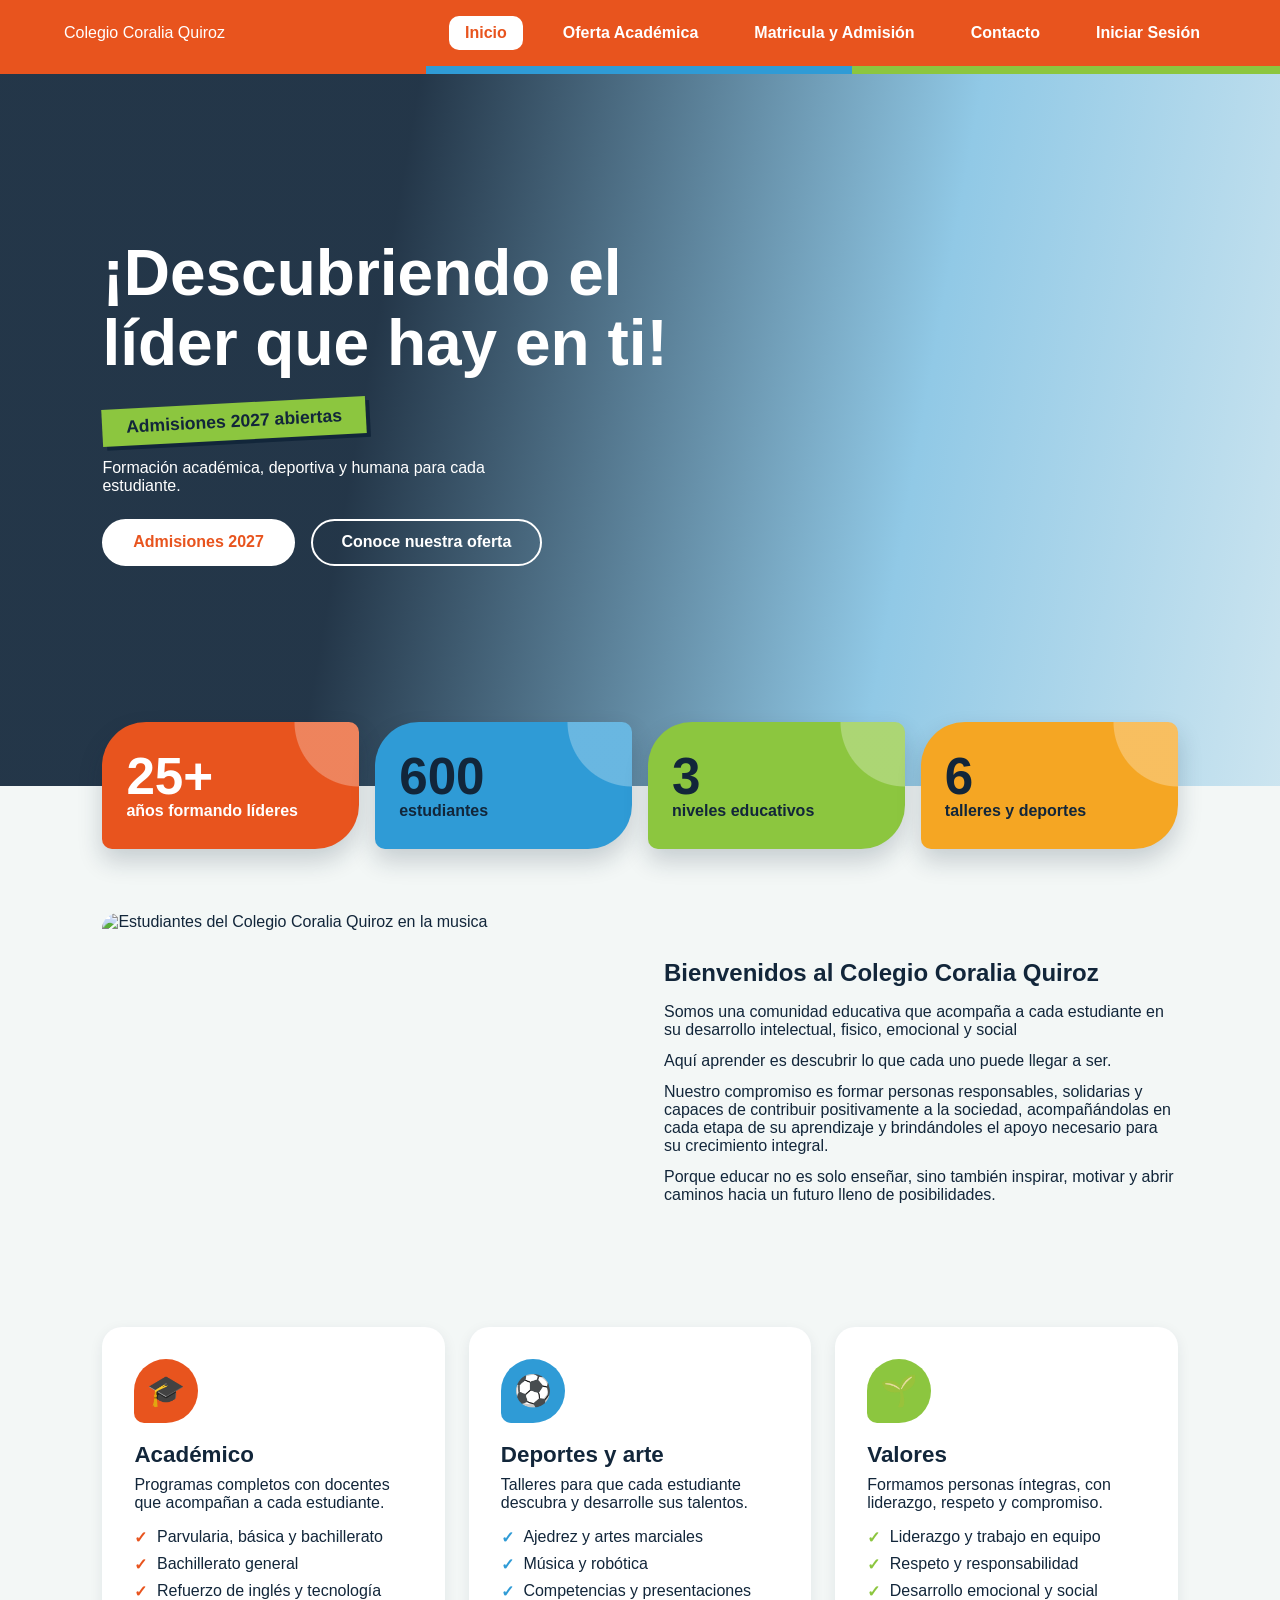
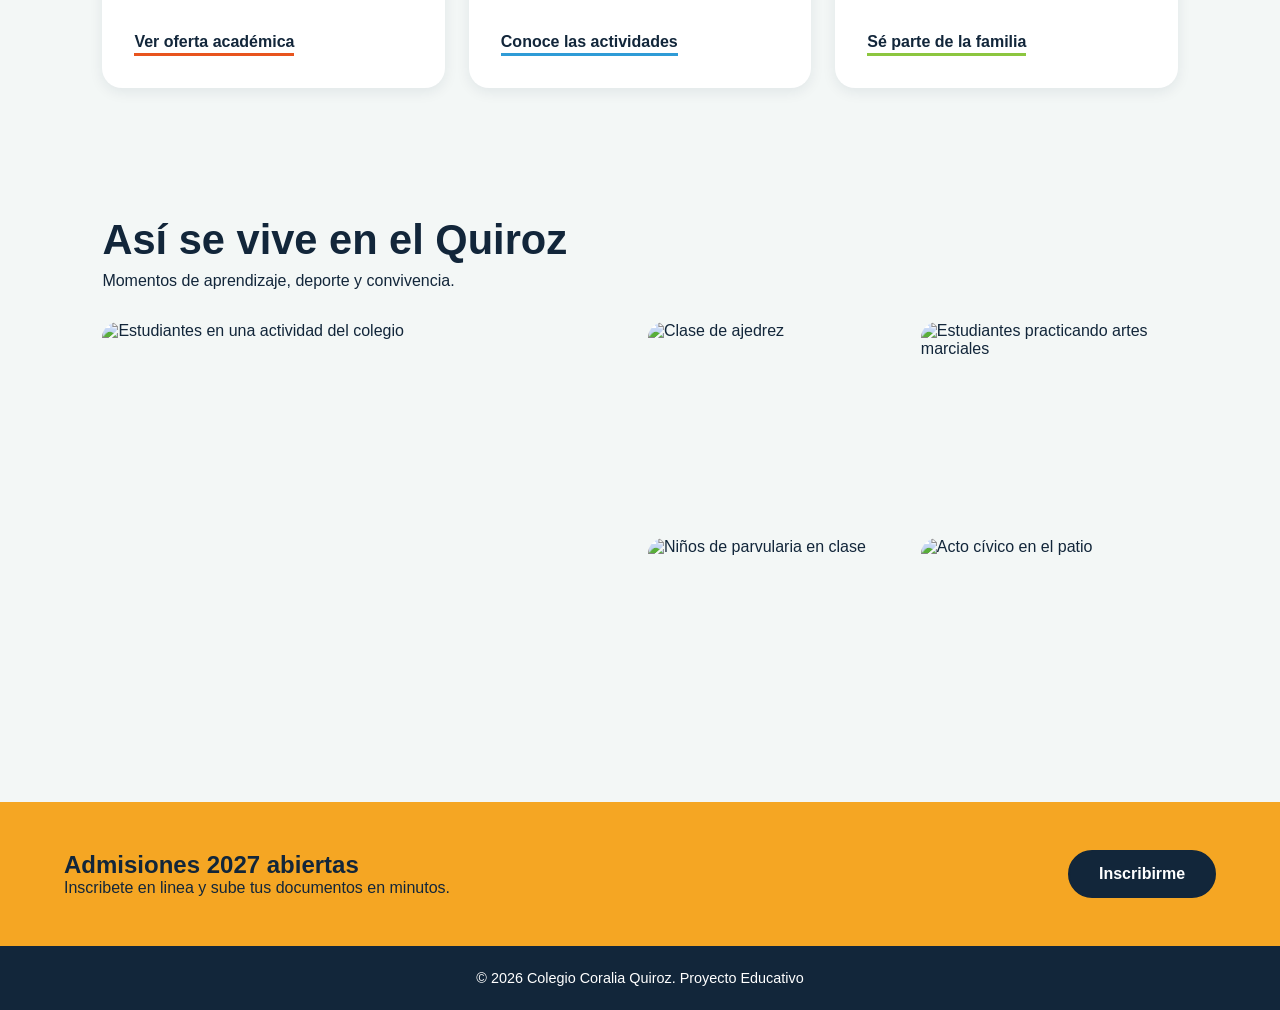
==== index.html @ 539f8a5e "Rename INDEX.HTML to index.html" ====
<!DOCTYPE html>
<html lang="es">
    <head>
        <meta charset="UTF-8">
        <meta name="viewport" content="width=device-width, initial-scale=1">
        <title> Colegio Coralia Quiroz | Inicio</title>
        <link rel="stylesheet" href="STYLE.CSS"> 
        <script src="js/sesion.js" defer></script>   
    </head>

    <body>
        <header>
            <a href="INDEX.HTML"> Colegio Coralia Quiroz</a>
              <input type="checkbox" id="menu-toggle" class="menu-toggle">
            <label for="menu-toggle" class="menu-boton" aria-label="Abrir menú">☰</label>
            <nav>
                <ul>
                    <li><a href="INDEX.HTML" class="activo">Inicio</a></li>
                    <li><a href="OFERTA.HTML">Oferta Académica</a></li>
                    <li><a href="MATRICULA.HTML">Matricula y Admisión</a></li>
                    <li><a href="CONTACTO.HTML">Contacto</a></li>
                    <li><a href="LOGIN.HTML" id="enlace-sesion" >Iniciar Sesión</a></li>
                </ul>
            </nav>
        </header>

        <main>
          <section class="hero">
            <article>
              <h1>¡Descubriendo el líder que hay en ti!</h1>
              <span class="cinta">Admisiones 2027 abiertas</span>
              <p>Formación académica, deportiva y humana para cada estudiante.</p>
              <div class="hero-botones">
                <a href="matricula.html" class="boton">Admisiones 2027</a>
                <a href="oferta.html" class="boton boton-borde">Conoce nuestra oferta</a>
              </div>
            </article>
          </section>

          <section class="datos">
            <article class="dato">
              <strong>25+</strong>
            <span>años formando líderes</span>
            </article>
            <article class="dato">
              <strong>600</strong>
              <span>estudiantes</span>
            </article>
            <article class="dato">
              <strong>3</strong>
              <span>niveles educativos</span>
            </article>
              <article class="dato">
              <strong>6</strong>
              <span>talleres y deportes</span>
            </article>
          </section>


          <section class="bienvenida">
            <figure>
              <img src="img/niños.jpg" alt="Estudiantes del Colegio Coralia Quiroz en la musica">
            </figure>
            <article>
              <h2>Bienvenidos al Colegio Coralia Quiroz</h2>
              <p>Somos una comunidad educativa que acompaña a cada estudiante en su desarrollo intelectual, fisico, emocional y social</p>
              <p>Aquí aprender es descubrir lo que cada uno puede llegar a ser.</p>
              <p>Nuestro compromiso es formar personas responsables, solidarias y capaces de contribuir positivamente a la sociedad, acompañándolas en cada etapa de su aprendizaje y brindándoles el apoyo necesario para su crecimiento integral.</p>
              <p>Porque educar no es solo enseñar, sino también inspirar, motivar y abrir caminos hacia un futuro lleno de posibilidades.</p>
            </article>
          </section>

          <section class="pilares">
            <article class="pilar">
              <span class="pilar-icono" aria-hidden="true">🎓</span>
              <h3>Académico</h3>
              <p>Programas completos con docentes que acompañan a cada estudiante.</p>
              <ul>
                <li>Parvularia, básica y bachillerato</li>
                <li>Bachillerato general </li>
                <li>Refuerzo de inglés y tecnología</li>
              </ul>
              <a href="oferta.html" class="pilar-enlace">Ver oferta académica</a>
            </article>

            <article class="pilar">
              <span class="pilar-icono" aria-hidden="true">⚽</span>
              <h3>Deportes y arte</h3>
              <p>Talleres para que cada estudiante descubra y desarrolle sus talentos.</p>
              <ul>
                <li>Ajedrez y artes marciales</li>
                <li>Música y robótica</li>
                <li>Competencias y presentaciones</li>
              </ul>
              <a href="oferta.html" class="pilar-enlace">Conoce las actividades</a>
            </article>

            <article class="pilar">
              <span class="pilar-icono" aria-hidden="true">🌱</span>
              <h3>Valores</h3>
              <p>Formamos personas íntegras, con liderazgo, respeto y compromiso.</p>
              <ul>
                <li>Liderazgo y trabajo en equipo</li>
                <li>Respeto y responsabilidad</li>
                <li>Desarrollo emocional y social</li>
              </ul>
              <a href="matricula.html" class="pilar-enlace">Sé parte de la familia</a>
            </article>
          </section>


          <section class="galeria">
            <h2>Así se vive en el Quiroz</h2>
            <p>Momentos de aprendizaje, deporte y convivencia.</p>

            <div class="galeria-grid">
              <figure class="foto-grande">
              <img src="img/aprendwe.jpeg" alt="Estudiantes en una actividad del colegio">
              <figcaption>Aprender haciendo</figcaption>
              </figure>
              <figure>
                <img src="img/ajedrez.jpeg" alt="Clase de ajedrez">
                <figcaption>Ajedrez</figcaption>
              </figure>
              <figure>
                <img src="img/marcial.jpeg" alt="Estudiantes practicando artes marciales">
                <figcaption>Artes marciales</figcaption>
              </figure>
              <figure>
                <img src="img/abraham.png" alt="Niños de parvularia en clase">
                <figcaption>Parvularia</figcaption>
              </figure>
              <figure>
                <img src="img/civico.jpeg" alt="Acto cívico en el patio">
                <figcaption>Acto cívico</figcaption>
              </figure>
            </div>
          </section>


          <section class="franja">
            <article>
              <h2>Admisiones 2027 abiertas</h2>
              <p>Inscribete en linea y sube tus documentos en minutos.</p>
            </article>
              <a href="MATRICULA.HTML" class="boton boton-oscuro">Inscribirme</a>
          </section>
        </main>

        <footer>
            <p> &copy; 2026 Colegio Coralia Quiroz. Proyecto Educativo</p>
        </footer>
      </body>
  </html>
---- STYLE.CSS ----
/* ===== 1. VARIABLES ===== */
:root {
  --color-primario: #e8541e;   /* naranja del menú */
  --color-azul: #2f9bd6;
  --color-verde: #8cc63f;
  --color-acento: #f5a623;     /* amarillo */
  --color-oscuro: #12263a;     /* azul noche (textos) */
  --color-claro: #f3f7f6;      /* fondo de la página */
  --color-blanco: #ffffff;
  --color-error: #c0392b;
}


/* ===== 2. BASE ===== */
* {
  box-sizing: border-box;
  margin: 0;
  padding: 0;
}

body {
  display: flex;
  flex-direction: column;
  min-height: 100vh;
  font-family: "Segoe UI", sans-serif;
  background: var(--color-claro);
  color: var(--color-oscuro);
}

/* main se estira y empuja el footer al fondo */
main {
  flex: 1;
  display: flex;
  flex-direction: column;
}

a {
  color: inherit;
  text-decoration: none;
}


/* ===== 3. HEADER Y MENÚ ===== */
header {
  position: sticky;
  top: 0;
  z-index: 100;
  display: flex;
  justify-content: space-between;
  align-items: center;
  padding: 1rem 5%;
  background: var(--color-primario);
  color: var(--color-blanco);
}

nav ul {
  display: flex;
  gap: 1.5rem;
  list-style: none;
}

nav a {
  display: block;
  padding: 0.5rem 1rem;
  border-radius: 10px;
  font-weight: 600;
  transition: background 0.25s ease, color 0.25s ease;
}

nav a:hover,
nav a.activo {
  background: var(--color-blanco);
  color: var(--color-primario);
}

/* Botón hamburguesa: oculto en pantallas grandes */
.menu-toggle,
.menu-boton {
  display: none;
}


/* ===== 4. COMPONENTES COMPARTIDOS ===== */

/* Botones */
.boton {
  display: inline-block;
  padding: 0.8rem 1.8rem;
  border: 2px solid var(--color-primario);
  border-radius: 999px;
  background: var(--color-primario);
  color: var(--color-blanco);
  font-weight: 700;
  transition: transform 0.25s ease, background 0.25s ease, color 0.25s ease;
}

.boton:hover {
  transform: translateY(-3px);
  background: transparent;
  color: var(--color-primario);
}

.boton:active {
  transform: translateY(0) scale(0.98);
}

.boton-oscuro {
  background: var(--color-oscuro);
  border-color: var(--color-oscuro);
}

.boton-oscuro:hover {
  color: var(--color-oscuro);
}

.boton-borde {
  background: transparent;
  border-color: var(--color-blanco);
  color: var(--color-blanco);
}

.boton-borde:hover {
  background: var(--color-blanco);
  color: var(--color-primario);
}

/* Banner de título de las páginas internas */
.encabezado-pagina {
  padding: 3rem 5%;
  text-align: center;
  background: linear-gradient(120deg, var(--color-oscuro) 60%, var(--color-primario));
  color: var(--color-blanco);
}

.encabezado-pagina h1 {
  margin-bottom: 0.5rem;
  font-size: clamp(2rem, 5vw, 3rem);
}

/* Franja de llamado a la acción */
.franja {
  display: flex;
  flex-wrap: wrap;
  justify-content: space-between;
  align-items: center;
  gap: 1.5rem;
  padding: 3rem 5%;
  background: var(--color-acento);
}

.franja h2 {
  font-size: 1.5rem;
}

/* Avisos y notas */
.aviso {
  margin-bottom: 1.5rem;
  padding: 0.8rem 1rem;
  background: #fff4e5;
  border-left: 5px solid var(--color-acento);
  border-radius: 8px;
  font-size: 0.95rem;
}

.aviso a {
  font-weight: 700;
  text-decoration: underline;
}

.nota-prueba {
  margin-bottom: 1.2rem;
  font-size: 0.85rem;
  color: #5a6b7b;
}

/* Footer */
footer {
  padding: 1.5rem 5%;
  text-align: center;
  background: var(--color-oscuro);
  color: var(--color-blanco);
  font-size: 0.9rem;
}


/* ===== 5. FORMULARIOS ===== */
.formulario {
  min-width: 0;
}

.campo {
  display: flex;
  flex-direction: column;
  gap: 0.3rem;
  margin-bottom: 1.2rem;
}

.campo label {
  font-size: 0.9rem;
  font-weight: 600;
}

.campo input,
.campo select,
.campo textarea {
  width: 100%;
  min-width: 0;
  padding: 0.75rem 1rem;
  border: 2px solid #cfd8d6;
  border-radius: 10px;
  background: var(--color-blanco);
  font: inherit;
  transition: border-color 0.25s ease, box-shadow 0.25s ease;
}

.campo textarea {
  resize: vertical;
}

/* Estado de foco */
.campo input:focus,
.campo select:focus,
.campo textarea:focus {
  outline: none;
  border-color: var(--color-primario);
  box-shadow: 0 0 0 4px rgba(232, 84, 30, 0.2);
}

.campo input:active,
.campo select:active,
.campo textarea:active {
  border-color: var(--color-primario);
}

/* Validación: marca error solo después de que el usuario interactuó */
.campo input:user-invalid,
.campo select:user-invalid,
.campo textarea:user-invalid {
  border-color: var(--color-error);
}

/* Campo para adjuntar archivos */
.campo input[type="file"] {
  padding: 0.7rem 1rem;
  border-style: dashed;
  background: var(--color-claro);
  cursor: pointer;
}

.campo input[type="file"]::file-selector-button {
  margin-right: 1rem;
  padding: 0.5rem 1.1rem;
  border: none;
  border-radius: 999px;
  background: var(--color-primario);
  color: var(--color-blanco);
  font: inherit;
  font-weight: 600;
  cursor: pointer;
  transition: background 0.25s ease;
}

.campo input[type="file"]::file-selector-button:hover {
  background: var(--color-oscuro);
}

/* Dos campos lado a lado */
.fila {
  display: grid;
  grid-template-columns: 1fr 1fr;
  gap: 1.2rem;
}

.fila > * {
  min-width: 0;
}

/* Casilla de aceptación */
.campo-check {
  display: flex;
  align-items: flex-start;
  gap: 0.7rem;
  margin-bottom: 1.5rem;
}

.campo-check input {
  width: 1.2rem;
  height: 1.2rem;
  margin-top: 0.2rem;
  accent-color: var(--color-primario);
}

.formulario .boton,
.tarjeta-login .boton {
  width: 100%;
  font: inherit;
  font-weight: 700;
  cursor: pointer;
}


/* ===== 6. PÁGINA: INICIO ===== */

/* Portada */
.hero {
  display: flex;
  align-items: center;
  min-height: 80vh;
  padding: 4rem 8% 7rem;
  background:
    linear-gradient(90deg, var(--color-primario) 33.3%, var(--color-azul) 33.3% 66.6%, var(--color-verde) 66.6%) top / 100% 8px no-repeat,
    linear-gradient(100deg, rgba(18, 38, 58, 0.92) 30%, rgba(47, 155, 214, 0.5) 70%, rgba(47, 155, 214, 0.2)),
    url("img/maestra.jpg") center / cover no-repeat;
  color: var(--color-blanco);
}

.hero article {
  max-width: 620px;
}

.hero h1 {
  margin-bottom: 1rem;
  font-size: clamp(2rem, 5vw, 4rem);
  line-height: 1.1;
}

.hero p {
  max-width: 45ch;
  margin-bottom: 1.5rem;
}

.hero-botones {
  display: flex;
  flex-wrap: wrap;
  gap: 1rem;
}

.cinta {
  display: inline-block;
  margin: 0.5rem 0 1.2rem;
  padding: 0.5rem 1.5rem;
  background: var(--color-verde);
  color: var(--color-oscuro);
  font-size: 1.1rem;
  font-weight: 700;
  transform: rotate(-3deg);
  box-shadow: 4px 4px 0 var(--color-oscuro);
}

/* Botones sobre la portada */
.hero .boton {
  background: var(--color-blanco);
  border-color: var(--color-blanco);
  color: var(--color-primario);
}

.hero .boton:hover {
  background: transparent;
  color: var(--color-blanco);
}

.hero .boton-borde {
  background: transparent;
  color: var(--color-blanco);
}

.hero .boton-borde:hover {
  background: var(--color-blanco);
  color: var(--color-primario);
}

/* Tarjetas de datos (se montan sobre la portada) */
.datos {
  display: grid;
  grid-template-columns: repeat(auto-fit, minmax(180px, 1fr));
  gap: 1rem;
  margin: -4rem 8% 0;
}

.dato {
  --fondo: var(--color-primario);
  --texto: var(--color-blanco);
  padding: 1.8rem 1.5rem;
  background:
    radial-gradient(circle at 100% 0, rgba(255, 255, 255, 0.28) 0 64px, transparent 65px),
    var(--fondo);
  border-radius: 44px 10px 44px 10px;
  box-shadow: 0 12px 24px rgba(18, 38, 58, 0.2);
  color: var(--texto);
  transition: transform 0.3s ease, border-radius 0.3s ease;
}

.dato:nth-child(2) { --fondo: var(--color-azul);   --texto: var(--color-oscuro); }
.dato:nth-child(3) { --fondo: var(--color-verde);  --texto: var(--color-oscuro); }
.dato:nth-child(4) { --fondo: var(--color-acento); --texto: var(--color-oscuro); }

.dato:hover {
  transform: translateY(-8px) rotate(-2deg);
  border-radius: 10px 44px 10px 44px;
}

.dato strong {
  display: block;
  font-size: 3.2rem;
  font-weight: 800;
  line-height: 1;
}

.dato span {
  font-weight: 600;
}

/* Bienvenida: foto + texto */
.bienvenida {
  display: grid;
  grid-template-columns: 1fr 1fr;
  align-items: center;
  gap: 3rem;
  padding: 4rem 8%;
}

.bienvenida figure {
  overflow: hidden;
  border-radius: 16px;
}

.bienvenida img {
  display: block;
  width: 100%;
  height: 350px;
  object-fit: cover;
  transition: transform 0.5s ease;
}

.bienvenida figure:hover img {
  transform: scale(1.06);
}

.bienvenida h2 {
  margin-bottom: 1rem;
}

.bienvenida p {
  margin-bottom: 0.8rem;
}

/* Pilares: Académico, Deportes y arte, Valores */
.pilares {
  display: grid;
  grid-template-columns: repeat(auto-fit, minmax(260px, 1fr));
  gap: 1.5rem;
  padding: 0 8% 4rem;
}

.pilar {
  --color: var(--color-primario);
  display: flex;
  flex-direction: column;
  padding: 2rem;
  background: var(--color-blanco);
  border-radius: 20px;
  box-shadow: 0 4px 14px rgba(18, 38, 58, 0.08);
  transition: transform 0.25s ease, box-shadow 0.25s ease;
}

.pilar:nth-child(2) { --color: var(--color-azul); }
.pilar:nth-child(3) { --color: var(--color-verde); }

.pilar:hover {
  transform: translateY(-8px);
  box-shadow: 0 16px 30px rgba(18, 38, 58, 0.16);
}

.pilar-icono {
  display: grid;
  place-items: center;
  width: 64px;
  height: 64px;
  margin-bottom: 1.2rem;
  border-radius: 50% 50% 50% 10px;
  background: var(--color);
  font-size: 1.9rem;
  transition: transform 0.3s ease;
}

.pilar:hover .pilar-icono {
  transform: rotate(-10deg) scale(1.1);
}

.pilar h3 {
  margin-bottom: 0.5rem;
  font-size: 1.4rem;
}

.pilar ul {
  margin: 1rem 0 1.5rem;
  list-style: none;
}

.pilar li {
  display: flex;
  gap: 0.6rem;
  margin-bottom: 0.5rem;
}

.pilar li::before {
  content: "✓";
  color: var(--color);
  font-weight: 800;
}

.pilar-enlace {
  align-self: flex-start;
  margin-top: auto;
  padding-bottom: 2px;
  border-bottom: 3px solid var(--color);
  font-weight: 700;
  transition: padding-bottom 0.25s ease;
}

.pilar-enlace:hover {
  padding-bottom: 6px;
}

/* Galería "Así se vive en el Quiroz" */
.galeria {
  padding: 4rem 8%;
}

.galeria h2 {
  margin-bottom: 0.5rem;
  font-size: clamp(1.8rem, 4vw, 2.6rem);
}

.galeria > p {
  margin-bottom: 2rem;
}

.galeria-grid {
  display: grid;
  grid-template-columns: repeat(4, 1fr);
  grid-auto-rows: 200px;
  gap: 1rem;
}

.galeria figure {
  display: grid;
  overflow: hidden;
  border-radius: 16px;
}

.galeria figure.foto-grande {
  grid-column: span 2;
  grid-row: span 2;
}

/* Foto y texto en la misma celda: el texto queda encima */
.galeria img,
.galeria figcaption {
  grid-area: 1 / 1;
}

.galeria img {
  width: 100%;
  height: 100%;
  object-fit: cover;
  transition: transform 0.5s ease;
}

.galeria figcaption {
  align-self: end;
  padding: 2rem 1rem 1rem;
  background: linear-gradient(transparent, rgba(18, 38, 58, 0.9));
  color: var(--color-blanco);
  font-weight: 600;
  transform: translateY(100%);
  transition: transform 0.35s ease;
}

.galeria figure:hover img {
  transform: scale(1.08);
}

.galeria figure:hover figcaption {
  transform: translateY(0);
}


/* ===== 7. PÁGINA: OFERTA ACADÉMICA ===== */
.encabezado-oferta {
  background:
    linear-gradient(rgba(18, 38, 58, 0.8), rgba(232, 84, 30, 0.55));
}

/* Niveles en zigzag */
.nivel-fila {
  --acento: var(--color-primario);
  --texto-acento: var(--color-blanco);
  display: grid;
  grid-template-columns: 1fr 1fr;
  align-items: center;
  gap: 4rem;
  padding: 4rem 8%;
}

.nivel-azul {
  --acento: var(--color-azul);
}

.nivel-verde {
  --acento: var(--color-verde);
  --texto-acento: var(--color-oscuro);
}

.invertida {
  background: var(--color-blanco);
}

.invertida figure {
  order: 2;
}

.nivel-fila figure {
  overflow: hidden;
  border-radius: 20px;
  box-shadow: 14px 14px 0 var(--acento);
}

.invertida figure {
  box-shadow: -14px 14px 0 var(--acento);
}

.nivel-fila img {
  display: block;
  width: 100%;
  height: 360px;
  object-fit: cover;
  transition: transform 0.5s ease;
}

.nivel-fila figure:hover img {
  transform: scale(1.06);
}

.etiqueta {
  display: inline-block;
  margin-bottom: 0.8rem;
  padding: 0.3rem 1rem;
  border-radius: 999px;
  background: var(--acento);
  color: var(--texto-acento);
  font-size: 0.85rem;
  font-weight: 700;
}

.nivel-fila h2 {
  margin-bottom: 0.8rem;
  font-size: clamp(1.8rem, 4vw, 2.6rem);
}

.nivel-fila p {
  max-width: 50ch;
  margin-bottom: 1.2rem;
}

.chips {
  display: flex;
  flex-wrap: wrap;
  gap: 0.6rem;
  margin-bottom: 1.8rem;
  list-style: none;
}

.chips li {
  padding: 0.4rem 1rem;
  border: 2px solid var(--acento);
  border-radius: 999px;
  font-weight: 600;
  transition: background 0.25s ease, color 0.25s ease;
}

.chips li:hover {
  background: var(--acento);
  color: var(--texto-acento);
}

/* Galería "Más allá del aula" */
.actividades {
  padding: 4rem 8%;
  background: var(--color-oscuro);
  color: var(--color-blanco);
}

.actividades h2 {
  margin-bottom: 0.6rem;
  font-size: clamp(1.8rem, 4vw, 2.6rem);
}

.actividades > p {
  max-width: 55ch;
  margin-bottom: 2.5rem;
}

.actividades-grid {
  display: grid;
  grid-template-columns: repeat(auto-fit, minmax(240px, 1fr));
  gap: 1.2rem;
}

.actividad {
  display: grid;
  min-height: 340px;
  overflow: hidden;
  border-radius: 16px;
}

.actividad img,
.actividad-texto {
  grid-area: 1 / 1;
}

.actividad img {
  width: 100%;
  height: 100%;
  object-fit: cover;
  transition: transform 0.5s ease;
}

.actividad-texto {
  align-self: end;
  padding: 3rem 1.3rem 1.3rem;
  background: linear-gradient(transparent, rgba(18, 38, 58, 0.95));
}

.actividad-texto p {
  max-height: 0;
  overflow: hidden;
  opacity: 0;
  transition: max-height 0.4s ease, opacity 0.4s ease, margin 0.4s ease;
}

.actividad:hover img {
  transform: scale(1.1);
}

.actividad:hover .actividad-texto p {
  max-height: 120px;
  margin-top: 0.6rem;
  opacity: 1;
}


/* ===== 8. PÁGINA: MATRÍCULA Y ADMISIÓN ===== */

/* Los 3 pasos */
.pasos {
  display: grid;
  grid-template-columns: repeat(auto-fit, minmax(220px, 1fr));
  gap: 1.2rem;
  padding: 3rem 8% 0;
  list-style: none;
  counter-reset: paso;
}

.pasos li {
  counter-increment: paso;
  padding: 1.5rem;
  background: var(--color-blanco);
  border-radius: 14px;
  box-shadow: 0 4px 12px rgba(18, 38, 58, 0.08);
  transition: transform 0.25s ease, box-shadow 0.25s ease;
}

.pasos li:hover {
  transform: translateY(-6px);
  box-shadow: 0 12px 24px rgba(18, 38, 58, 0.16);
}

.pasos li::before {
  content: counter(paso);
  display: grid;
  place-items: center;
  width: 2.4rem;
  height: 2.4rem;
  margin-bottom: 0.8rem;
  border-radius: 50%;
  background: var(--color-primario);
  color: var(--color-blanco);
  font-weight: 700;
}

.pasos li:nth-child(2)::before {
  background: var(--color-azul);
}

.pasos li:nth-child(3)::before {
  background: var(--color-verde);
  color: var(--color-oscuro);
}

.pasos h2 {
  margin-bottom: 0.3rem;
  font-size: 1.15rem;
}

/* Dos columnas: lateral + formulario */
.matricula-layout {
  display: grid;
  grid-template-columns: 1fr 1.7fr;
  align-items: start;
  gap: 2.5rem;
  padding: 3rem 8% 4rem;
}

.matricula-layout > * {
  min-width: 0;
}

.info-lateral {
  position: sticky;
  top: 110px;
  padding: 1.5rem;
  background: var(--color-blanco);
  border-radius: 16px;
  box-shadow: 0 4px 14px rgba(18, 38, 58, 0.08);
}

.info-lateral figure {
  margin-bottom: 1.2rem;
  overflow: hidden;
  border-radius: 12px;
}

.info-lateral img {
  display: block;
  width: 100%;
  height: 220px;
  object-fit: cover;
  transition: transform 0.5s ease;
}

.info-lateral figure:hover img {
  transform: scale(1.06);
}

.info-lateral h2 {
  margin-bottom: 0.8rem;
  font-size: 1.3rem;
}

.requisitos {
  margin-bottom: 1.5rem;
  list-style: none;
}

.requisitos li {
  display: flex;
  gap: 0.6rem;
  margin-bottom: 0.6rem;
}

.requisitos li::before {
  content: "✓";
  color: var(--color-primario);
  font-weight: 700;
}

.contacto-rapido {
  padding: 1rem 1.2rem;
  background: var(--color-claro);
  border-left: 5px solid var(--color-verde);
  border-radius: 10px;
}

.contacto-rapido h3 {
  margin-bottom: 0.3rem;
}

/* Tarjetas del formulario (fieldset) */
form.formulario fieldset {
  --linea: var(--color-primario);
  min-width: 0;
  margin-bottom: 1.8rem;
  padding: 0 2rem 1rem;
  background: var(--color-blanco);
  border: none;
  border-top: 6px solid var(--linea);
  border-radius: 14px;
  box-shadow: 0 4px 14px rgba(18, 38, 58, 0.08);
}

form.formulario fieldset:nth-of-type(2) {
  --linea: var(--color-azul);
}

form.formulario fieldset:nth-of-type(3) {
  --linea: var(--color-verde);
}

/* El legend flota para quedar DENTRO de la tarjeta, debajo de la franja */
form.formulario legend {
  float: left;
  width: 100%;
  padding: 1.5rem 0 1rem;
  font-size: 1.2rem;
  font-weight: 700;
}

form.formulario legend + * {
  clear: both;
}


/* ===== 9. PÁGINA: CONTACTO ===== */
.encabezado-contacto {
  background:
    linear-gradient(rgba(18, 38, 58, 0.82), rgba(47, 155, 214, 0.55));
}

.contacto-layout {
  display: grid;
  grid-template-columns: 1fr 1.4fr;
  align-items: start;
  gap: 2.5rem;
  padding: 3rem 8%;
}

.contacto-layout > * {
  min-width: 0;
}

.contacto-datos {
  padding: 2rem;
  background: var(--color-oscuro);
  border-radius: 16px;
  color: var(--color-blanco);
}

.contacto-datos h2,
.tarjeta-contacto h2 {
  margin-bottom: 1.2rem;
}

.lista-contacto {
  list-style: none;
}

.lista-contacto li {
  display: grid;
  gap: 0.2rem;
  margin-bottom: 1.2rem;
  padding-left: 1rem;
  border-left: 5px solid var(--color-primario);
  transition: padding-left 0.25s ease;
}

.lista-contacto li:nth-child(2) { border-left-color: var(--color-azul); }
.lista-contacto li:nth-child(3) { border-left-color: var(--color-verde); }
.lista-contacto li:nth-child(4) { border-left-color: var(--color-acento); }

.lista-contacto li:hover {
  padding-left: 1.5rem;
}

.lista-contacto span {
  overflow-wrap: anywhere;
}

.tarjeta-contacto {
  padding: 2rem;
  background: var(--color-blanco);
  border-radius: 16px;
  box-shadow: 0 4px 14px rgba(18, 38, 58, 0.08);
}

.mapa {
  padding: 0 8% 4rem;
}

.mapa iframe {
  display: block;
  width: 100%;
  height: 350px;
  border: 0;
  border-radius: 16px;
}


/* ===== 10. PÁGINA: LOGIN ===== */
.pagina-login {
  flex: 1;
  display: grid;
  place-items: center;
  padding: 3rem 5%;
  background:
    linear-gradient(rgba(18, 38, 58, 0.78), rgba(232, 84, 30, 0.55)),
    url("img/fondo.jpg") center / cover no-repeat;
}

.tarjeta-login {
  width: min(100%, 420px);
  padding: 2.5rem 2rem;
  background: var(--color-blanco);
  border-radius: 16px;
  box-shadow: 0 10px 30px rgba(18, 38, 58, 0.12);
}

.tarjeta-login h1 {
  margin-bottom: 0.3rem;
}

.tarjeta-login > p {
  margin-bottom: 1.5rem;
  color: #5a6b7b;
}

.tarjeta-login .enlace {
  display: block;
  margin-top: 1rem;
  text-align: center;
  font-size: 0.9rem;
}

.tarjeta-login .enlace:hover {
  color: var(--color-primario);
  text-decoration: underline;
}


/* ===== 11. RESPONSIVE (siempre al final) ===== */

/* Tablet y celular */
@media (max-width: 900px) {

  /* Menú hamburguesa */
  header {
    flex-wrap: wrap;
  }

  .menu-boton {
    display: block;
    font-size: 2rem;
    line-height: 1;
    cursor: pointer;
  }

  nav {
    display: none;
    width: 100%;
  }

  .menu-toggle:checked ~ nav {
    display: block;
  }

  nav ul {
    flex-direction: column;
    gap: 0.3rem;
    padding-top: 1rem;
  }

  nav a {
    text-align: center;
  }

  /* Inicio */
  .hero {
    min-height: 70vh;
    padding: 3rem 6% 6rem;
    text-align: center;
    justify-content: center;
    background:
      linear-gradient(90deg, var(--color-primario) 33.3%, var(--color-azul) 33.3% 66.6%, var(--color-verde) 66.6%) top / 100% 8px no-repeat,
      linear-gradient(rgba(18, 38, 58, 0.85), rgba(47, 155, 214, 0.6)),
      url("img/maestra.jpg") center / cover no-repeat;
  }

  .hero p {
    margin-inline: auto;
  }

  .hero-botones {
    justify-content: center;
  }

  .datos {
    margin: -4rem 6% 0;
  }

  .bienvenida {
    grid-template-columns: minmax(0, 1fr);
    padding: 3rem 6%;
  }

  .pilares {
    padding: 0 6% 3rem;
  }

  .galeria {
    padding: 3rem 6%;
  }

  .galeria-grid {
    grid-template-columns: repeat(2, 1fr);
    grid-auto-rows: 160px;
  }

  .galeria figure.foto-grande {
    grid-column: span 2;
    grid-row: span 1;
  }

  /* En celular no hay hover: el texto de las fotos se muestra siempre */
  .galeria figcaption {
    transform: translateY(0);
  }

  /* Oferta */
  .nivel-fila {
    grid-template-columns: minmax(0, 1fr);
    gap: 2.5rem;
    padding: 3rem 6%;
  }

  .invertida figure {
    order: 0;
  }

  .nivel-fila figure,
  .invertida figure {
    box-shadow: 8px 8px 0 var(--acento);
  }

  .nivel-fila img {
    height: 260px;
  }

  .actividades {
    padding: 3rem 6%;
  }

  .actividad-texto p {
    max-height: 120px;
    margin-top: 0.6rem;
    opacity: 1;
  }

  /* Matrícula */
  .pasos {
    padding: 2rem 5% 0;
  }

  .matricula-layout {
    grid-template-columns: minmax(0, 1fr);
    padding: 2rem 5% 3rem;
  }

  .info-lateral {
    position: static;
  }

  .fila {
    grid-template-columns: minmax(0, 1fr);
    gap: 0;
  }

  form.formulario fieldset {
    padding: 0 1.2rem 0.5rem;
  }

  /* Contacto */
  .contacto-layout {
    grid-template-columns: minmax(0, 1fr);
    padding: 2rem 5%;
  }

  .contacto-datos,
  .tarjeta-contacto {
    padding: 1.5rem;
  }

  .mapa {
    padding: 0 5% 3rem;
  }
}

/* Celular pequeño */
@media (max-width: 500px) {
  .franja {
    flex-direction: column;
    text-align: center;
  }
}
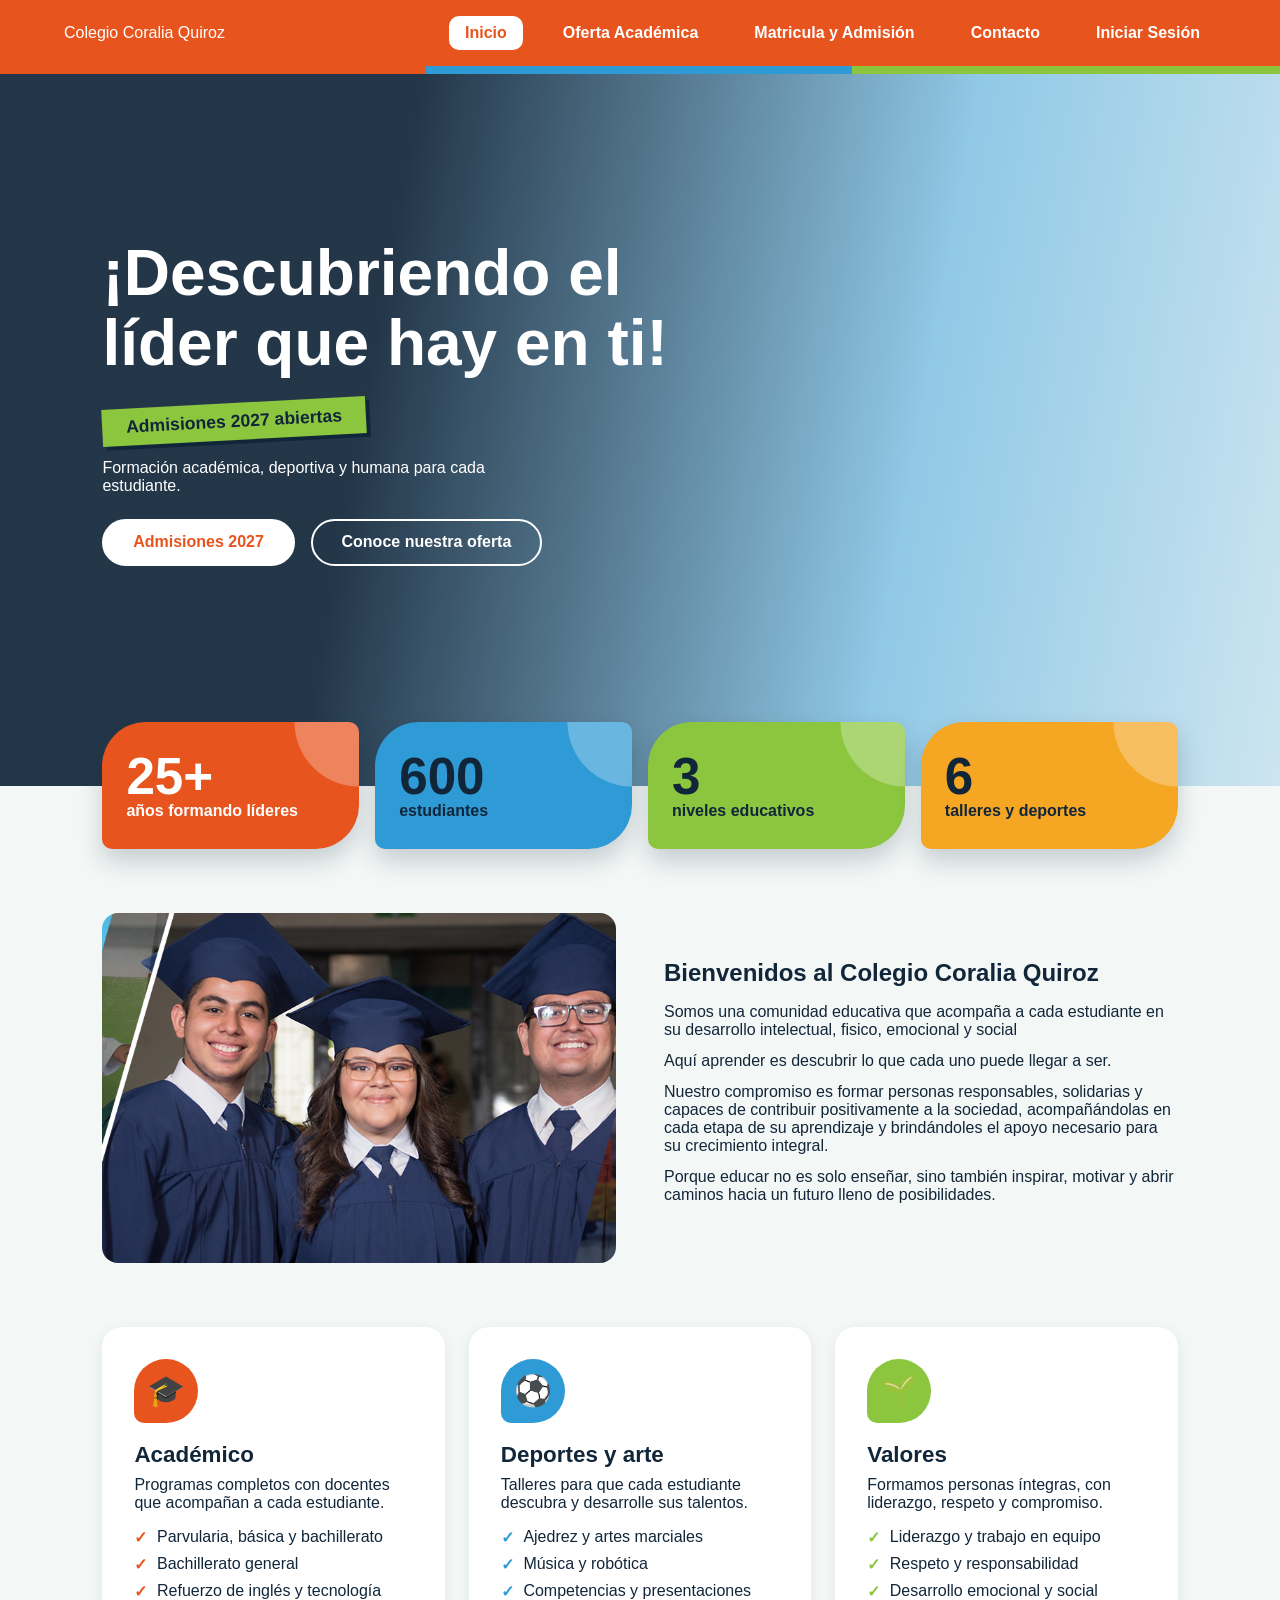
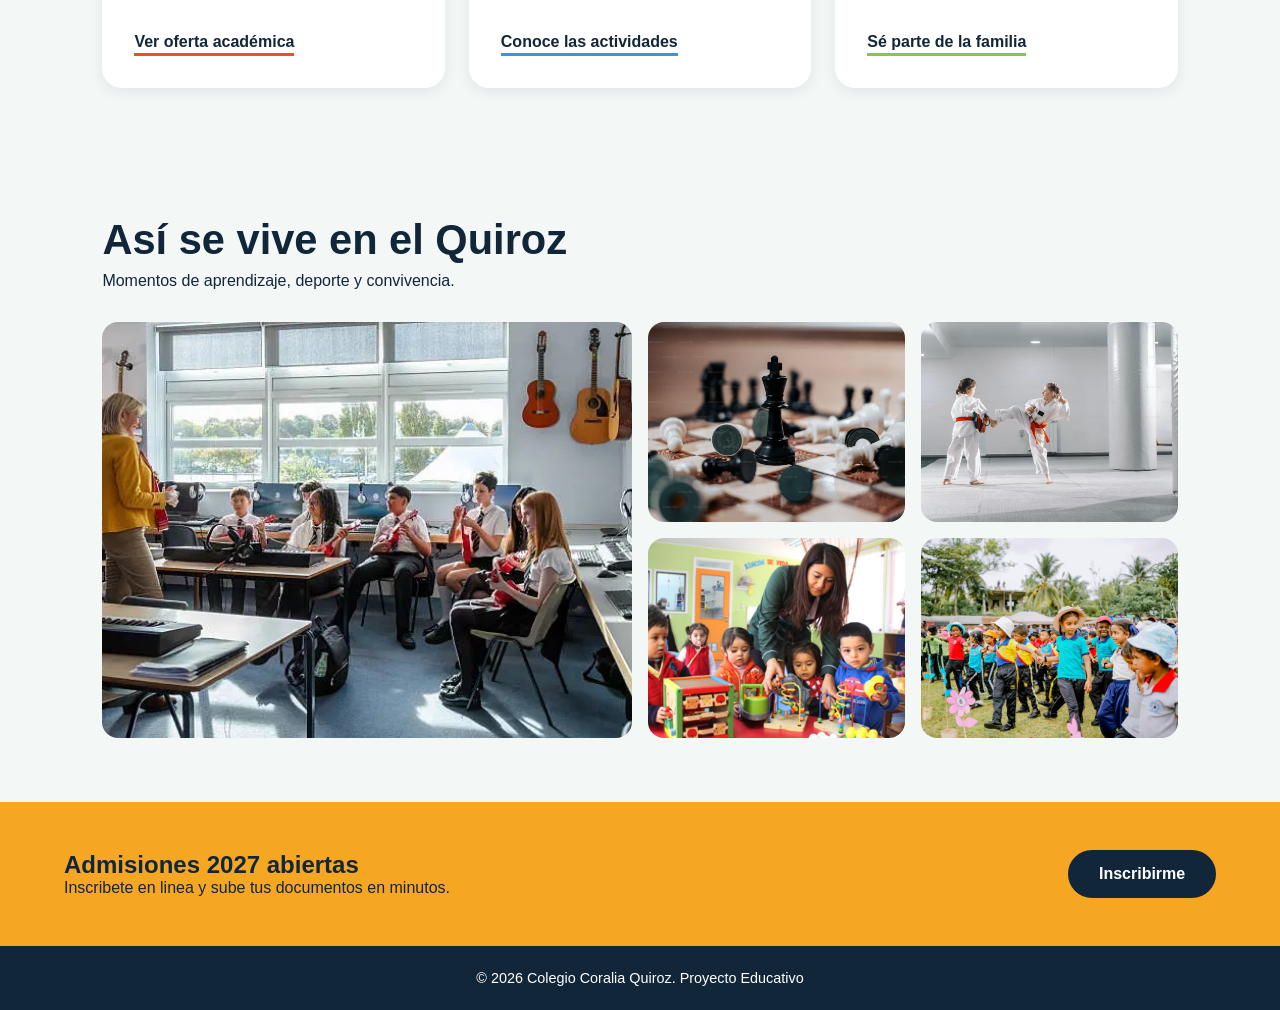
==== commit f8d49b25: "Update index.html" ====
--- a/index.html
+++ b/index.html
@@ -59,7 +59,7 @@
 
           <section class="bienvenida">
             <figure>
-              <img src="img/niños.jpg" alt="Estudiantes del Colegio Coralia Quiroz en la musica">
+              <img src="niños.jpg" alt="Estudiantes del Colegio Coralia Quiroz en la musica">
             </figure>
             <article>
               <h2>Bienvenidos al Colegio Coralia Quiroz</h2>
@@ -115,23 +115,23 @@
 
             <div class="galeria-grid">
               <figure class="foto-grande">
-              <img src="img/aprendwe.jpeg" alt="Estudiantes en una actividad del colegio">
+              <img src="aprendwe.jpeg" alt="Estudiantes en una actividad del colegio">
               <figcaption>Aprender haciendo</figcaption>
               </figure>
               <figure>
-                <img src="img/ajedrez.jpeg" alt="Clase de ajedrez">
+                <img src="ajedrez.jpeg" alt="Clase de ajedrez">
                 <figcaption>Ajedrez</figcaption>
               </figure>
               <figure>
-                <img src="img/marcial.jpeg" alt="Estudiantes practicando artes marciales">
+                <img src="marcial.jpeg" alt="Estudiantes practicando artes marciales">
                 <figcaption>Artes marciales</figcaption>
               </figure>
               <figure>
-                <img src="img/abraham.png" alt="Niños de parvularia en clase">
+                <img src="abraham.png" alt="Niños de parvularia en clase">
                 <figcaption>Parvularia</figcaption>
               </figure>
               <figure>
-                <img src="img/civico.jpeg" alt="Acto cívico en el patio">
+                <img src="civico.jpeg" alt="Acto cívico en el patio">
                 <figcaption>Acto cívico</figcaption>
               </figure>
             </div>
